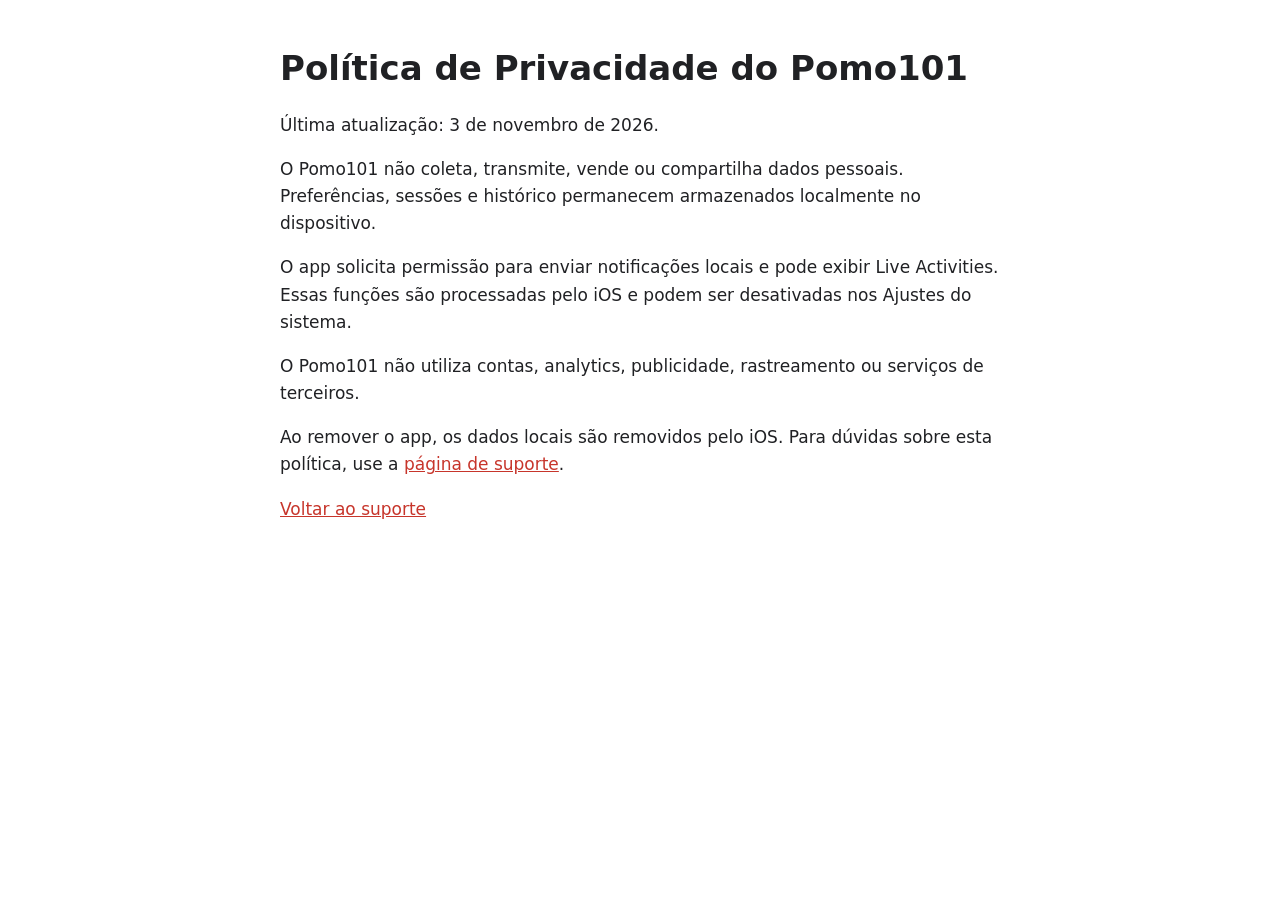
==== privacy.html @ ffba2072 "docs: publica suporte e política de privacidade" ====
<!doctype html>
<html lang="pt-BR">
<head>
  <meta charset="utf-8">
  <meta name="viewport" content="width=device-width, initial-scale=1">
  <title>Política de Privacidade — Pomo101</title>
  <style>
    body { max-width: 720px; margin: 48px auto; padding: 0 20px; font: 17px/1.6 system-ui, sans-serif; color: #202124; }
    h1 { line-height: 1.2; }
    a { color: #c7352b; }
  </style>
</head>
<body>
  <h1>Política de Privacidade do Pomo101</h1>
  <p>Última atualização: 3 de novembro de 2026.</p>
  <p>O Pomo101 não coleta, transmite, vende ou compartilha dados pessoais. Preferências, sessões e histórico permanecem armazenados localmente no dispositivo.</p>
  <p>O app solicita permissão para enviar notificações locais e pode exibir Live Activities. Essas funções são processadas pelo iOS e podem ser desativadas nos Ajustes do sistema.</p>
  <p>O Pomo101 não utiliza contas, analytics, publicidade, rastreamento ou serviços de terceiros.</p>
  <p>Ao remover o app, os dados locais são removidos pelo iOS. Para dúvidas sobre esta política, use a <a href="index.html">página de suporte</a>.</p>
  <p><a href="index.html">Voltar ao suporte</a></p>
</body>
</html>
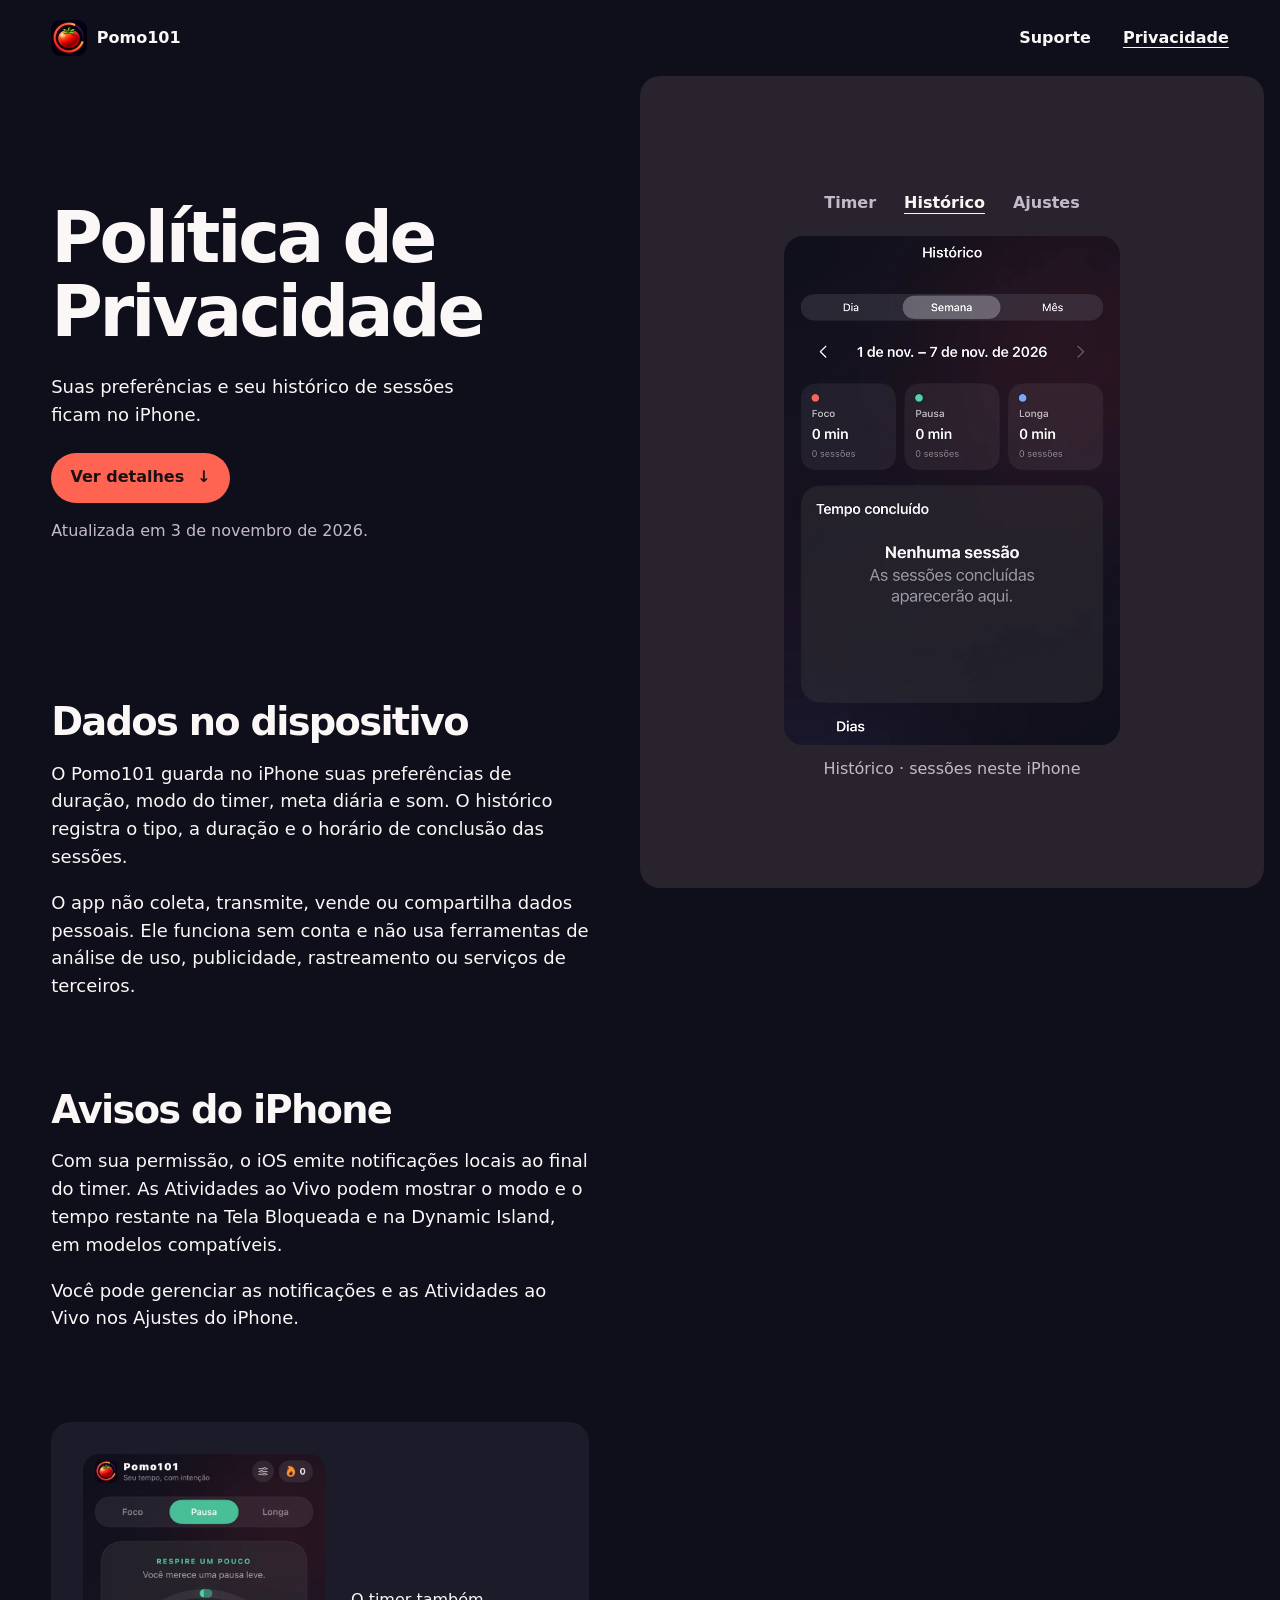
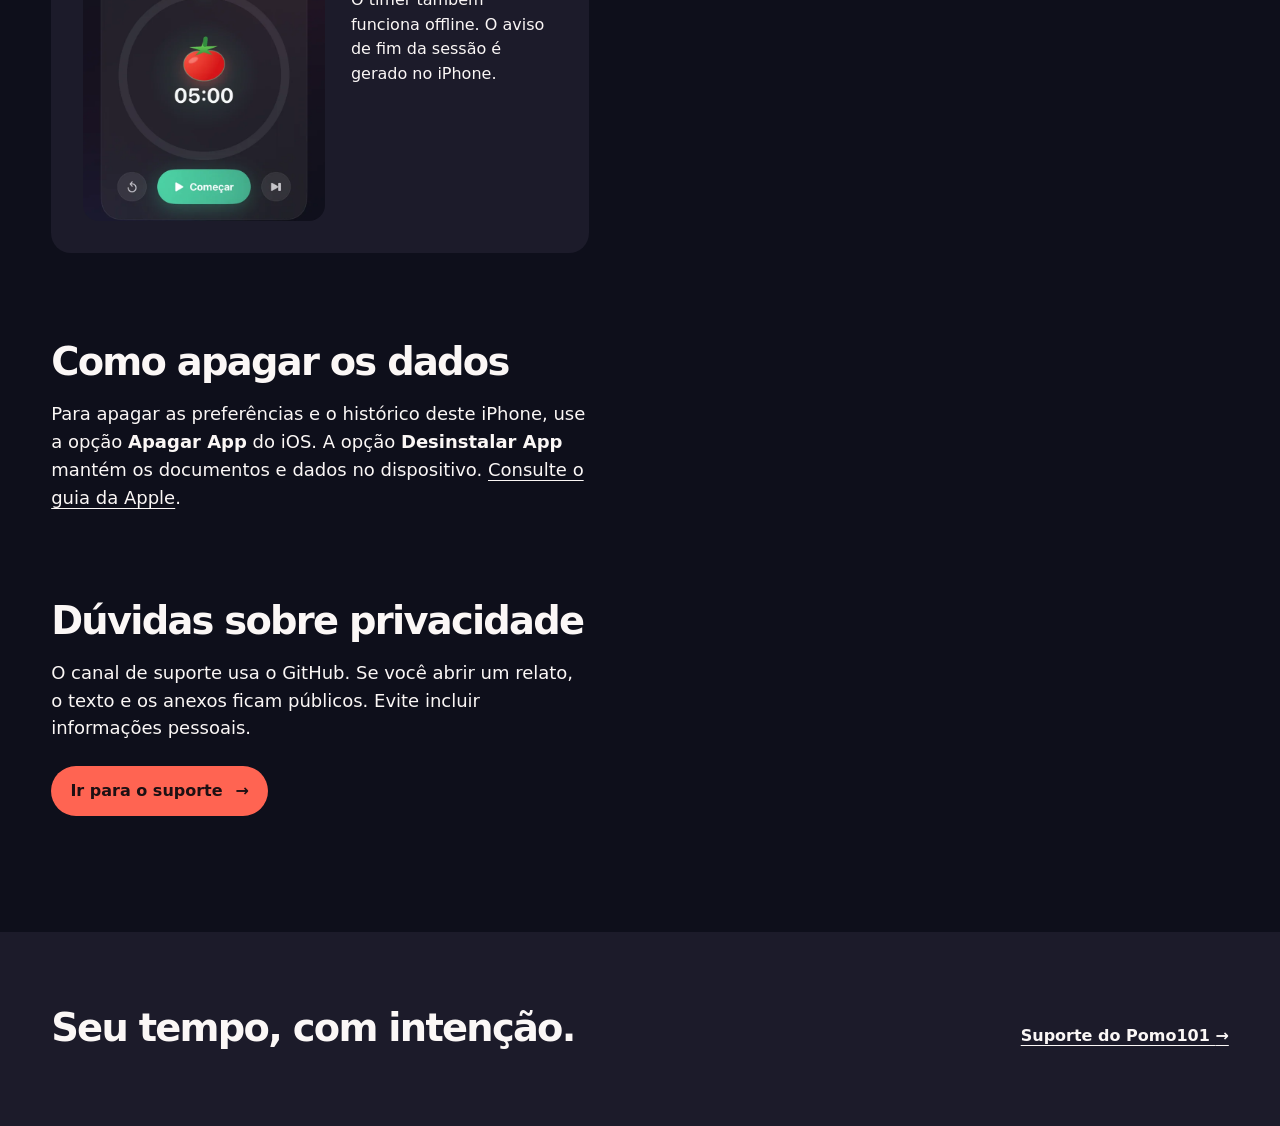
==== commit 879e68fe: "Redesenha suporte e privacidade do Pomo101" ====
--- a/privacy.html
+++ b/privacy.html
@@ -3,20 +3,81 @@
 <head>
   <meta charset="utf-8">
   <meta name="viewport" content="width=device-width, initial-scale=1">
-  <title>Política de Privacidade — Pomo101</title>
-  <style>
-    body { max-width: 720px; margin: 48px auto; padding: 0 20px; font: 17px/1.6 system-ui, sans-serif; color: #202124; }
-    h1 { line-height: 1.2; }
-    a { color: #c7352b; }
-  </style>
+  <meta name="theme-color" content="#0e0f1b">
+  <meta name="description" content="Saiba quais dados o Pomo101 guarda no iPhone e como controlar as notificações e as Atividades ao Vivo.">
+  <title>Política de Privacidade do Pomo101</title>
+  <link rel="icon" href="assets/icon.png" type="image/png">
+  <link rel="stylesheet" href="styles.css">
+  <script src="site.js" defer></script>
 </head>
 <body>
-  <h1>Política de Privacidade do Pomo101</h1>
-  <p>Última atualização: 3 de novembro de 2026.</p>
-  <p>O Pomo101 não coleta, transmite, vende ou compartilha dados pessoais. Preferências, sessões e histórico permanecem armazenados localmente no dispositivo.</p>
-  <p>O app solicita permissão para enviar notificações locais e pode exibir Live Activities. Essas funções são processadas pelo iOS e podem ser desativadas nos Ajustes do sistema.</p>
-  <p>O Pomo101 não utiliza contas, analytics, publicidade, rastreamento ou serviços de terceiros.</p>
-  <p>Ao remover o app, os dados locais são removidos pelo iOS. Para dúvidas sobre esta política, use a <a href="index.html">página de suporte</a>.</p>
-  <p><a href="index.html">Voltar ao suporte</a></p>
+  <a class="skip-link" href="#conteudo">Ir para o conteúdo</a>
+  <header class="site-header">
+    <a class="brand" href="index.html"><img src="assets/icon.png" alt="" width="36" height="36">Pomo101</a>
+    <nav aria-label="Navegação principal">
+      <a href="index.html">Suporte</a>
+      <a href="privacy.html" aria-current="page">Privacidade</a>
+    </nav>
+  </header>
+
+  <main class="split" id="conteudo">
+    <section class="hero reading" aria-labelledby="titulo">
+      <h1 id="titulo" data-reveal>Política de<br>Privacidade</h1>
+      <p class="lead" data-reveal>Suas preferências e seu histórico de sessões ficam no iPhone.</p>
+      <a class="action" href="#dados" data-reveal>Ver detalhes <span aria-hidden="true">↓</span></a>
+      <p class="updated" data-reveal>Atualizada em <time datetime="2026-11-03">3 de novembro de 2026</time>.</p>
+    </section>
+
+    <aside class="stage" aria-label="Prévia do Pomo101">
+      <figure class="preview" data-preview>
+        <div class="preview-controls" data-reveal role="group" aria-label="Escolher tela do app" hidden>
+          <button type="button" aria-pressed="false" aria-controls="timer">Timer</button>
+          <button type="button" aria-pressed="true" aria-controls="historico">Histórico</button>
+          <button type="button" aria-pressed="false" aria-controls="ajustes">Ajustes</button>
+        </div>
+        <div class="screen-stack" data-reveal>
+          <img class="screen" id="timer" aria-hidden="true" src="assets/focus.webp" width="660" height="1000" alt="Timer do Pomo101 com o modo Foco selecionado.">
+          <img class="screen is-current" id="historico" src="assets/history.webp" width="660" height="1000" alt="Aba Histórico do Pomo101 com os filtros Dia, Semana e Mês.">
+          <img class="screen" id="ajustes" src="assets/settings.webp" width="660" height="1000" alt="Ajustes do Pomo101, com opções de duração, meta diária e som." aria-hidden="true">
+        </div>
+        <figcaption aria-live="polite" data-reveal>Histórico · sessões neste iPhone</figcaption>
+      </figure>
+    </aside>
+
+    <div class="reading article">
+      <section id="dados" aria-labelledby="dados-titulo">
+        <h2 id="dados-titulo" data-reveal>Dados no dispositivo</h2>
+        <p data-reveal>O Pomo101 guarda no iPhone suas preferências de duração, modo do timer, meta diária e som. O histórico registra o tipo, a duração e o horário de conclusão das sessões.</p>
+        <p data-reveal>O app não coleta, transmite, vende ou compartilha dados pessoais. Ele funciona sem conta e não usa ferramentas de análise de uso, publicidade, rastreamento ou serviços de terceiros.</p>
+      </section>
+
+      <section aria-labelledby="avisos">
+        <h2 id="avisos" data-reveal>Avisos do iPhone</h2>
+        <p data-reveal>Com sua permissão, o iOS emite notificações locais ao final do timer. As Atividades ao Vivo podem mostrar o modo e o tempo restante na Tela Bloqueada e na Dynamic Island, em modelos compatíveis.</p>
+        <p data-reveal>Você pode gerenciar as notificações e as Atividades ao Vivo nos Ajustes do iPhone.</p>
+      </section>
+
+      <figure class="reference">
+        <img src="assets/shortBreak.webp" width="660" height="1000" loading="lazy" data-reveal alt="Modo Pausa do Pomo101 com 5 minutos no timer.">
+        <figcaption data-reveal>O timer também funciona offline. O aviso de fim da sessão é gerado no iPhone.</figcaption>
+      </figure>
+
+      <section aria-labelledby="remover">
+        <h2 id="remover" data-reveal>Como apagar os dados</h2>
+        <p data-reveal>Para apagar as preferências e o histórico deste iPhone, use a opção <strong>Apagar App</strong> do iOS. A opção <strong>Desinstalar App</strong> mantém os documentos e dados no dispositivo. <a href="https://support.apple.com/pt-br/108429">Consulte o guia da Apple</a>.</p>
+      </section>
+
+      <section class="contact" aria-labelledby="contato">
+        <h2 id="contato" data-reveal>Dúvidas sobre privacidade</h2>
+        <p data-reveal>O canal de suporte usa o GitHub. Se você abrir um relato, o texto e os anexos ficam públicos. Evite incluir informações pessoais.</p>
+        <a class="action" href="index.html" data-reveal>Ir para o suporte <span aria-hidden="true">→</span></a>
+      </section>
+    </div>
+  </main>
+
+  <footer class="site-footer">
+    <p class="closing" data-reveal>Seu tempo, com intenção.</p>
+    <a href="index.html" data-reveal>Suporte do Pomo101 <span aria-hidden="true">→</span></a>
+  </footer>
 </body>
 </html>
--- a/styles.css
+++ b/styles.css
@@ -0,0 +1,245 @@
+:root {
+  color-scheme: dark;
+  --bg: #0e0f1b;
+  --stage: #29232e;
+  --surface: #1c1b2a;
+  --ink: #fbf7f6;
+  --muted: #c4bbca;
+  --accent: #ff6452;
+  --accent-ink: #1d1013;
+  --gutter: clamp(1.25rem, 4vw, 4.5rem);
+  --display: clamp(3rem, 5.5vw, 5.75rem);
+  --title: clamp(1.8rem, 3vw, 2.5rem);
+  --body: 1.125rem;
+  --small: 1rem;
+}
+
+*, *::before, *::after { box-sizing: border-box; }
+html { background: var(--bg); }
+body {
+  margin: 0;
+  color: var(--ink);
+  font: var(--body)/1.55 system-ui, sans-serif;
+  -webkit-font-smoothing: antialiased;
+}
+
+a { color: inherit; text-underline-offset: .24em; }
+a:hover { color: var(--accent); }
+button { font: inherit; }
+a, button { touch-action: manipulation; }
+:focus-visible { outline: 2px solid var(--accent); outline-offset: 5px; }
+::selection { background: var(--accent); color: var(--accent-ink); }
+img { display: block; max-width: 100%; }
+p, h1, h2, figure { margin: 0; }
+[hidden] { display: none !important; }
+[id] { scroll-margin-top: 1.5rem; }
+
+.skip-link {
+  position: absolute;
+  z-index: 2;
+  top: 1rem;
+  left: 1rem;
+  padding: .75rem 1rem;
+  background: var(--bg);
+  transform: translateY(-200%);
+}
+.skip-link:focus { transform: translateY(0); }
+
+.site-header {
+  display: flex;
+  align-items: center;
+  justify-content: space-between;
+  gap: 1rem;
+  max-width: 100rem;
+  margin-inline: auto;
+  padding: 1rem var(--gutter);
+  font-size: var(--small);
+}
+
+.brand, .site-header nav { display: flex; align-items: center; gap: clamp(.75rem, 2.5vw, 2rem); }
+.brand { gap: .6rem; font-weight: 800; text-decoration: none; }
+.brand img { border-radius: 9px; }
+.site-header nav a {
+  display: inline-flex;
+  align-items: center;
+  min-height: 44px;
+  font-weight: 600;
+  text-decoration: none;
+}
+.site-header nav [aria-current] { text-decoration: underline; }
+
+.split {
+  display: grid;
+  grid-template-columns: minmax(0, 1fr) minmax(0, 1fr);
+  grid-template-areas: "hero stage" "article stage";
+  max-width: 100rem;
+  margin-inline: auto;
+}
+.reading { padding-inline: var(--gutter); }
+.hero {
+  grid-area: hero;
+  display: flex;
+  flex-direction: column;
+  align-items: flex-start;
+  justify-content: center;
+  min-height: clamp(29rem, 66svh, 44rem);
+  padding-block: 3rem;
+}
+h1, h2, .closing {
+  font-weight: 800;
+  line-height: 1.04;
+  letter-spacing: -.045em;
+  text-wrap: balance;
+}
+h1 { font-size: var(--display); }
+h2, .closing { font-size: var(--title); }
+.lead { max-width: 38ch; margin-top: 1.5rem; }
+.updated { color: var(--muted); font-size: var(--small); margin-top: 1rem; }
+
+.action {
+  display: inline-flex;
+  align-items: center;
+  justify-content: center;
+  gap: .8rem;
+  min-height: 50px;
+  margin-top: 1.5rem;
+  padding: .65rem 1.2rem;
+  border-radius: 100vw;
+  background: var(--accent);
+  color: var(--accent-ink);
+  font-size: var(--small);
+  font-weight: 760;
+  text-decoration: none;
+  transition: transform 180ms ease;
+}
+.action:hover { color: var(--accent-ink); transform: translateY(-2px); }
+.action:active { transform: scale(.98); }
+
+.stage {
+  grid-area: stage;
+  position: sticky;
+  top: .75rem;
+  align-self: start;
+  display: grid;
+  align-items: center;
+  min-height: calc(100svh - 5.5rem);
+  margin-right: 1rem;
+  padding: 2rem 1.25rem;
+  background: var(--stage);
+  border-radius: 1.25rem;
+}
+.preview { width: min(100%, 27rem); margin-inline: auto; text-align: center; }
+.screen-stack {
+  display: grid;
+  width: min(100%, 21rem, max(12rem, (100svh - 16rem) * .66));
+  margin-inline: auto;
+  overflow: hidden;
+  border-radius: 1.25rem;
+  background: var(--bg);
+}
+.screen {
+  grid-area: 1 / 1;
+  width: 100%;
+  height: auto;
+  aspect-ratio: 33 / 50;
+  object-fit: cover;
+  opacity: 0;
+  transition: opacity 480ms ease;
+}
+.screen.is-current { opacity: 1; z-index: 1; }
+.preview-controls {
+  display: flex;
+  flex-wrap: wrap;
+  justify-content: center;
+  gap: .35rem .65rem;
+  margin-bottom: .65rem;
+}
+.preview-controls button {
+  padding: .3rem .55rem;
+  min-height: 44px;
+  border: 0;
+  background: transparent;
+  color: var(--muted);
+  cursor: pointer;
+  font-size: var(--small);
+  font-weight: 650;
+  transition: transform 180ms ease;
+}
+.preview-controls button:hover, .preview-controls button[aria-pressed="true"] { color: var(--ink); }
+.preview-controls button[aria-pressed="true"] { text-decoration: underline; text-underline-offset: .32em; }
+.preview-controls button:active { transform: scale(.94); }
+figcaption { margin-top: .75rem; font-size: var(--small); color: var(--muted); }
+
+.article {
+  grid-area: article;
+  display: grid;
+  gap: clamp(3.25rem, 7vw, 7.5rem);
+  padding-block: 2rem clamp(4rem, 9vw, 8rem);
+}
+.article section { max-width: 52ch; }
+.article section p { margin-top: 1.1rem; }
+.article strong { font-weight: 750; }
+
+.reference {
+  display: grid;
+  grid-template-columns: minmax(0, 1fr) minmax(0, .85fr);
+  align-items: center;
+  gap: clamp(.75rem, 2vw, 1.75rem);
+  padding: clamp(1rem, 3vw, 2rem);
+  background: var(--surface);
+  border-radius: 1.25rem;
+}
+.reference img {
+  width: 100%;
+  height: auto;
+  border-radius: 1rem;
+}
+.reference figcaption { margin: 0; color: var(--ink); }
+
+.site-footer {
+  display: flex;
+  justify-content: space-between;
+  align-items: baseline;
+  flex-wrap: wrap;
+  gap: 1.25rem;
+  padding: clamp(2.5rem, 6vw, 5rem) var(--gutter);
+  background: var(--surface);
+}
+.site-footer a { font-size: var(--small); font-weight: 650; }
+
+@media (max-width: 720px) {
+  :root { --display: clamp(2.8rem, 10.5vw, 4.3rem); --body: 1.0625rem; }
+  .site-header { gap: .55rem; padding-block: .65rem; }
+  .brand img { width: 30px; height: 30px; }
+  .split { grid-template-columns: minmax(0, 1fr); grid-template-areas: "hero" "stage" "article"; }
+  .hero { min-height: auto; padding-block: 2.5rem 2rem; }
+  .lead { margin-top: 1rem; }
+  .stage { position: static; min-height: 0; margin-inline: var(--gutter); padding: 1.25rem 1rem; }
+  .screen-stack { width: min(100%, 16.5rem); }
+  .article { padding-top: 3.5rem; }
+}
+@media (max-width: 350px) {
+  .brand img { display: none; }
+}
+@media (prefers-reduced-motion: no-preference) {
+  .reveal {
+    animation: rise-in 520ms cubic-bezier(.22, 1, .36, 1) backwards;
+    animation-delay: var(--reveal-delay, 0ms);
+  }
+  .screen-stack.reveal, .reference img.reveal {
+    animation-name: settle-in;
+    animation-duration: 720ms;
+  }
+  @keyframes rise-in {
+    from { opacity: 0; transform: translateY(18px); }
+    to { opacity: 1; transform: translateY(0); }
+  }
+  @keyframes settle-in {
+    from { opacity: 0; transform: scale(.97); }
+    to { opacity: 1; transform: scale(1); }
+  }
+}
+@media (prefers-reduced-motion: reduce) {
+  *, *::before, *::after { animation: none !important; transition: none !important; }
+  .action:hover, .action:active, .preview-controls button:active { transform: none; }
+}
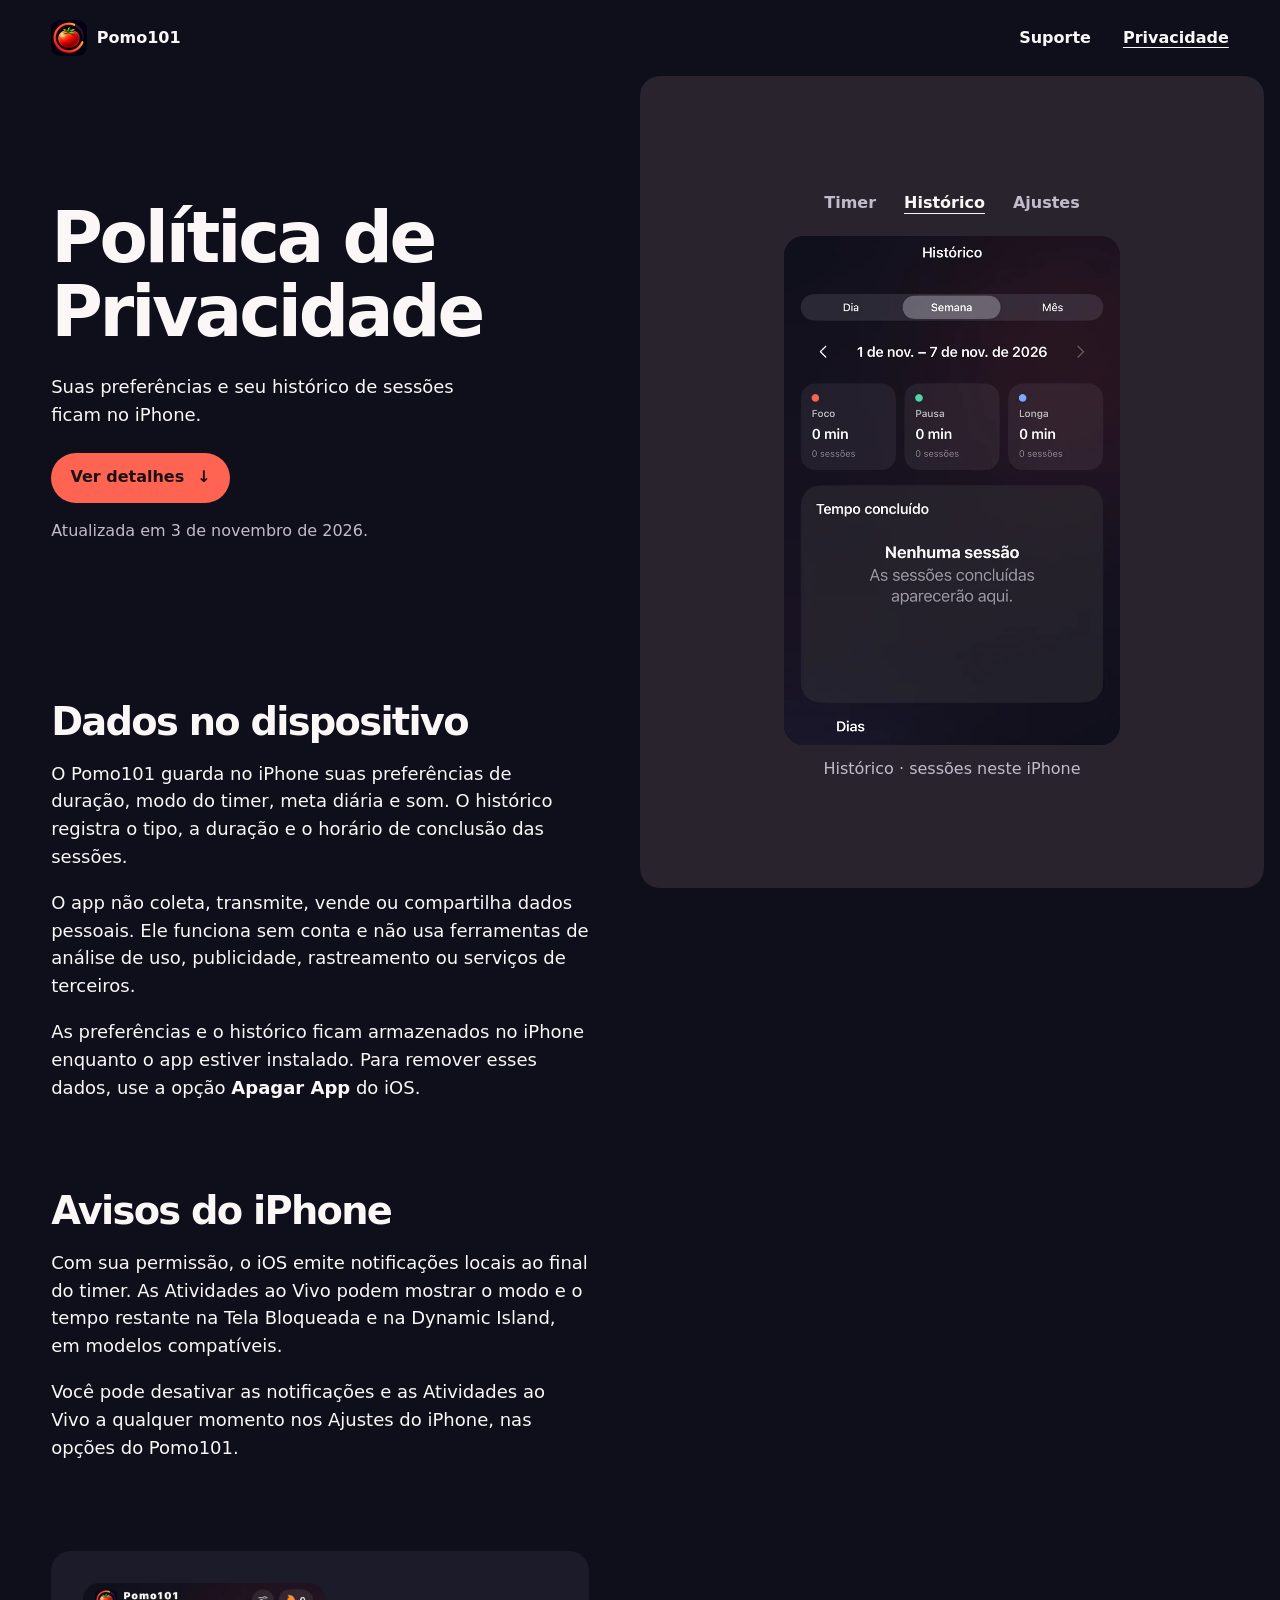
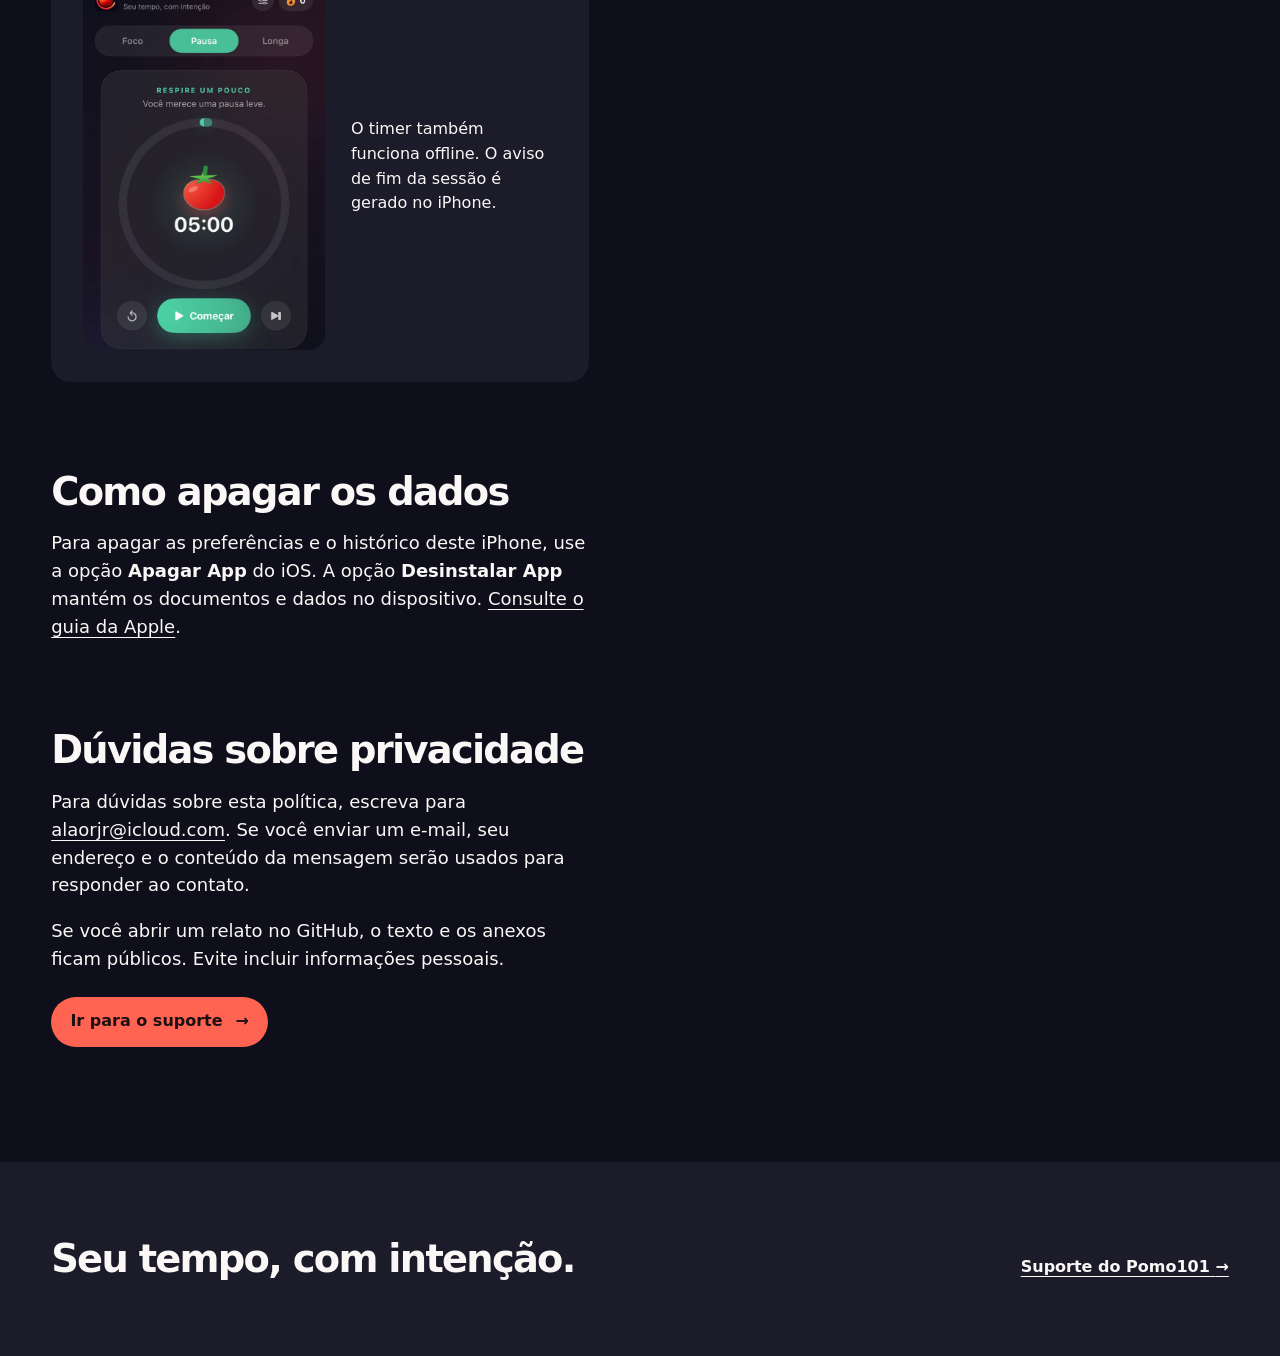
==== commit 2efcf301: "Atualiza contato de suporte e política de privacidade" ====
--- a/privacy.html
+++ b/privacy.html
@@ -49,12 +49,13 @@
         <h2 id="dados-titulo" data-reveal>Dados no dispositivo</h2>
         <p data-reveal>O Pomo101 guarda no iPhone suas preferências de duração, modo do timer, meta diária e som. O histórico registra o tipo, a duração e o horário de conclusão das sessões.</p>
         <p data-reveal>O app não coleta, transmite, vende ou compartilha dados pessoais. Ele funciona sem conta e não usa ferramentas de análise de uso, publicidade, rastreamento ou serviços de terceiros.</p>
+        <p data-reveal>As preferências e o histórico ficam armazenados no iPhone enquanto o app estiver instalado. Para remover esses dados, use a opção <strong>Apagar App</strong> do iOS.</p>
       </section>
 
       <section aria-labelledby="avisos">
         <h2 id="avisos" data-reveal>Avisos do iPhone</h2>
         <p data-reveal>Com sua permissão, o iOS emite notificações locais ao final do timer. As Atividades ao Vivo podem mostrar o modo e o tempo restante na Tela Bloqueada e na Dynamic Island, em modelos compatíveis.</p>
-        <p data-reveal>Você pode gerenciar as notificações e as Atividades ao Vivo nos Ajustes do iPhone.</p>
+        <p data-reveal>Você pode desativar as notificações e as Atividades ao Vivo a qualquer momento nos Ajustes do iPhone, nas opções do Pomo101.</p>
       </section>
 
       <figure class="reference">
@@ -69,7 +70,8 @@
 
       <section class="contact" aria-labelledby="contato">
         <h2 id="contato" data-reveal>Dúvidas sobre privacidade</h2>
-        <p data-reveal>O canal de suporte usa o GitHub. Se você abrir um relato, o texto e os anexos ficam públicos. Evite incluir informações pessoais.</p>
+        <p data-reveal>Para dúvidas sobre esta política, escreva para <a href="mailto:alaorjr@icloud.com">alaorjr@icloud.com</a>. Se você enviar um e-mail, seu endereço e o conteúdo da mensagem serão usados para responder ao contato.</p>
+        <p data-reveal>Se você abrir um relato no GitHub, o texto e os anexos ficam públicos. Evite incluir informações pessoais.</p>
         <a class="action" href="index.html" data-reveal>Ir para o suporte <span aria-hidden="true">→</span></a>
       </section>
     </div>
--- a/styles.css
+++ b/styles.css
@@ -180,6 +180,12 @@
 .article section p { margin-top: 1.1rem; }
 .article strong { font-weight: 750; }
 
+.public-report-notice {
+  padding: .85rem 1rem;
+  border-radius: .75rem;
+  background: var(--surface);
+}
+
 .reference {
   display: grid;
   grid-template-columns: minmax(0, 1fr) minmax(0, .85fr);
